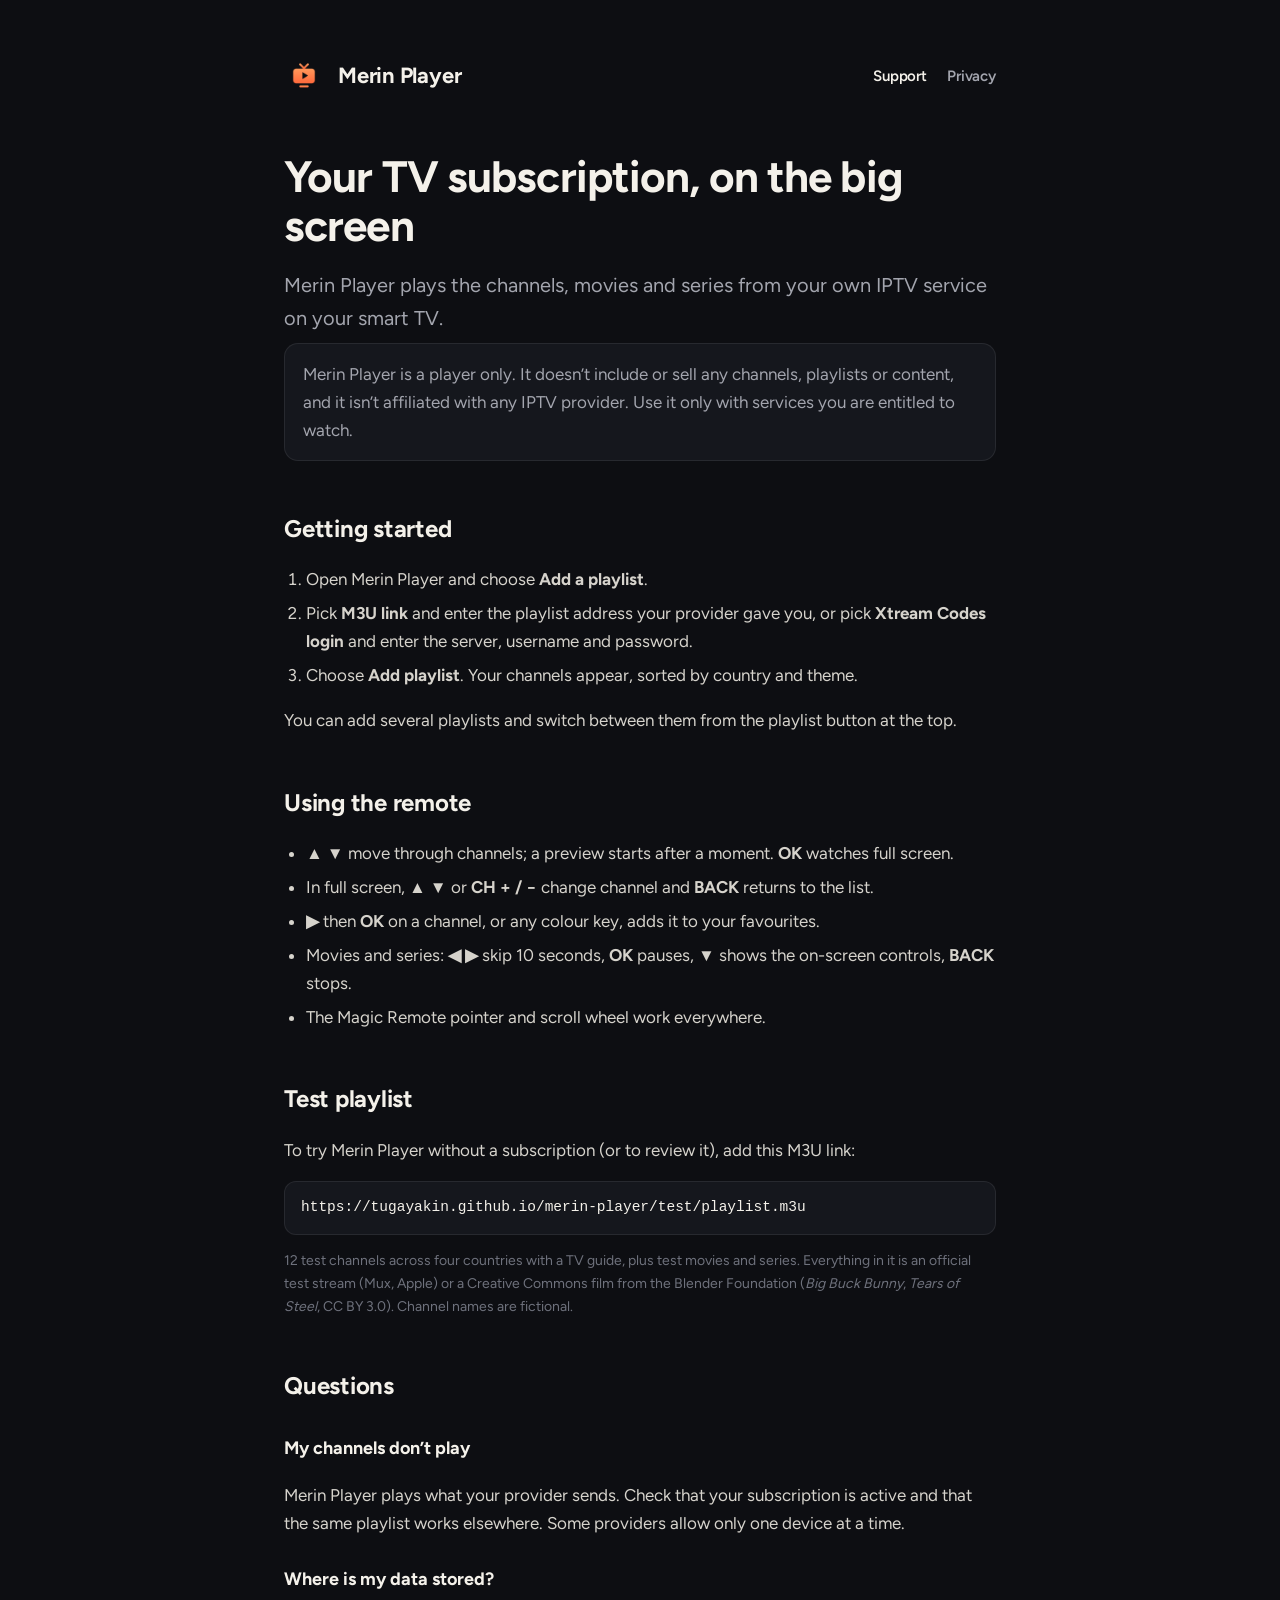
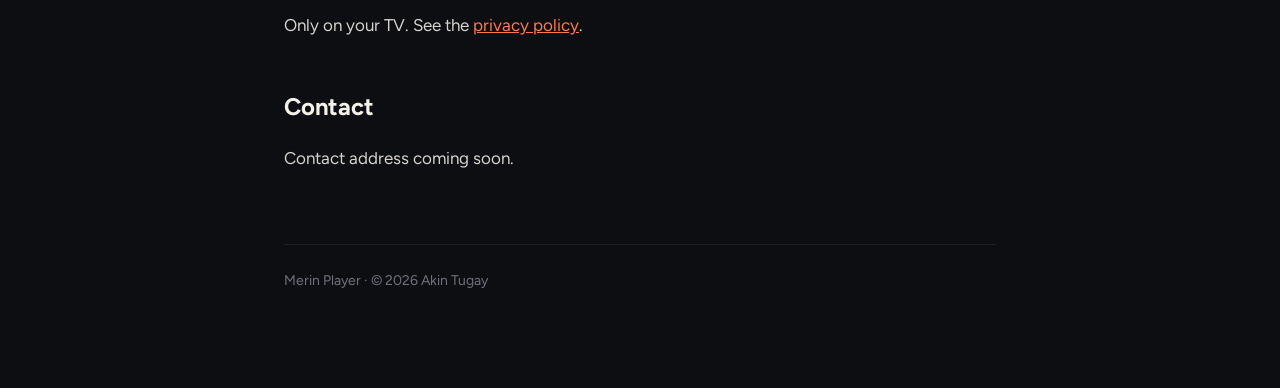
==== index.html @ 453526a9 "Merin Player site: support page, privacy policy, test playlist and guide Co-Authored-By: Claude Opus" ====
<!doctype html>
<html lang="en">
<head>
<meta charset="utf-8">
<meta name="viewport" content="width=device-width, initial-scale=1">
<title>Merin Player — support</title>
<meta name="description" content="Merin Player plays the channels, movies and series from your own IPTV service on your smart TV.">
<link rel="icon" href="icon.png">
<link rel="stylesheet" href="site.css">
</head>
<body>
<main>
  <header class="top">
    <img src="icon.png" alt=""><a href="./">Merin Player</a>
    <nav><a href="./" aria-current="page">Support</a><a href="privacy.html">Privacy</a></nav>
  </header>

  <h1>Your TV subscription, on the big screen</h1>
  <p class="lead">Merin Player plays the channels, movies and series from your own IPTV service on your smart TV.</p>

  <div class="note">Merin Player is a player only. It doesn’t include or sell any channels, playlists or content, and it isn’t affiliated with any IPTV provider. Use it only with services you are entitled to watch.</div>

  <h2>Getting started</h2>
  <ol>
    <li>Open Merin Player and choose <b>Add a playlist</b>.</li>
    <li>Pick <b>M3U link</b> and enter the playlist address your provider gave you, or pick <b>Xtream Codes login</b> and enter the server, username and password.</li>
    <li>Choose <b>Add playlist</b>. Your channels appear, sorted by country and theme.</li>
  </ol>
  <p>You can add several playlists and switch between them from the playlist button at the top.</p>

  <h2>Using the remote</h2>
  <ul>
    <li><b>▲ ▼</b> move through channels; a preview starts after a moment. <b>OK</b> watches full screen.</li>
    <li>In full screen, <b>▲ ▼</b> or <b>CH + / −</b> change channel and <b>BACK</b> returns to the list.</li>
    <li><b>▶</b> then <b>OK</b> on a channel, or any colour key, adds it to your favourites.</li>
    <li>Movies and series: <b>◀ ▶</b> skip 10 seconds, <b>OK</b> pauses, <b>▼</b> shows the on-screen controls, <b>BACK</b> stops.</li>
    <li>The Magic Remote pointer and scroll wheel work everywhere.</li>
  </ul>

  <h2>Test playlist</h2>
  <p>To try Merin Player without a subscription (or to review it), add this M3U link:</p>
  <span class="url">https://tugayakin.github.io/merin-player/test/playlist.m3u</span>
  <p class="muted">12 test channels across four countries with a TV guide, plus test movies and series. Everything in it is an official test stream (Mux, Apple) or a Creative Commons film from the Blender Foundation (<i>Big Buck Bunny</i>, <i>Tears of Steel</i>, CC BY 3.0). Channel names are fictional.</p>

  <h2>Questions</h2>
  <h3>My channels don’t play</h3>
  <p>Merin Player plays what your provider sends. Check that your subscription is active and that the same playlist works elsewhere. Some providers allow only one device at a time.</p>
  <h3>Where is my data stored?</h3>
  <p>Only on your TV. See the <a href="privacy.html">privacy policy</a>.</p>

  <h2>Contact</h2>
  <p id="contact">Contact address coming soon.</p>

  <footer>Merin Player · © 2026 Akin Tugay</footer>
</main>
</body>
</html>
---- site.css ----
@font-face { font-family: Figtree; font-weight: 400; src: url(fonts/figtree-latin-400-normal.woff2) format("woff2"); }
@font-face { font-family: Figtree; font-weight: 400; src: url(fonts/figtree-latin-ext-400-normal.woff2) format("woff2"); unicode-range: U+0100-024F; }
@font-face { font-family: Figtree; font-weight: 600; src: url(fonts/figtree-latin-600-normal.woff2) format("woff2"); }
@font-face { font-family: Figtree; font-weight: 700; src: url(fonts/figtree-latin-700-normal.woff2) format("woff2"); }
:root { --bg: #0d0e12; --panel: #15171d; --line: rgba(255,255,255,.08); --text: #f4f1ea; --muted: #a3a5ae; --dim: #6e717c; --accent: #ff7a45; }
* { box-sizing: border-box; }
html { background: var(--bg); }
body { margin: 0; background: var(--bg); color: var(--text); font: 17px/1.65 Figtree, -apple-system, "Segoe UI", Roboto, sans-serif; -webkit-font-smoothing: antialiased; }
main { max-width: 760px; margin: 0 auto; padding: 56px 24px 96px; }
header.top { display: flex; align-items: center; gap: 14px; margin-bottom: 56px; }
header.top img { width: 40px; height: 40px; border-radius: 10px; }
header.top a { color: var(--text); text-decoration: none; font-weight: 700; font-size: 22px; letter-spacing: -0.01em; }
header.top nav { margin-left: auto; display: flex; gap: 20px; font-size: 15px; }
header.top nav a { color: var(--muted); font-weight: 600; font-size: 15px; }
header.top nav a:hover, header.top nav a[aria-current] { color: var(--text); }
h1 { font-size: 44px; line-height: 1.12; letter-spacing: -0.02em; margin: 0 0 18px; }
h2 { font-size: 24px; letter-spacing: -0.01em; margin: 48px 0 12px; }
h3 { font-size: 18px; margin: 28px 0 6px; }
p, li { color: #d6d3cc; }
.lead { font-size: 20px; color: var(--muted); margin: 0 0 8px; }
a { color: var(--accent); }
ol, ul { padding-left: 22px; }
li { margin: 6px 0; }
code, .url { font-family: ui-monospace, SFMono-Regular, Menlo, monospace; font-size: 14.5px; }
.url { display: block; padding: 14px 16px; margin: 10px 0 4px; background: var(--panel); border: 1px solid var(--line); border-radius: 12px; color: var(--text); word-break: break-all; }
.note { padding: 16px 18px; border-radius: 14px; background: var(--panel); border: 1px solid var(--line); color: var(--muted); }
.muted { color: var(--dim); font-size: 14px; }
footer { margin-top: 72px; padding-top: 24px; border-top: 1px solid var(--line); color: var(--dim); font-size: 14px; }
@media (max-width: 560px) { h1 { font-size: 34px; } header.top nav { gap: 14px; } main { padding-top: 32px; } }
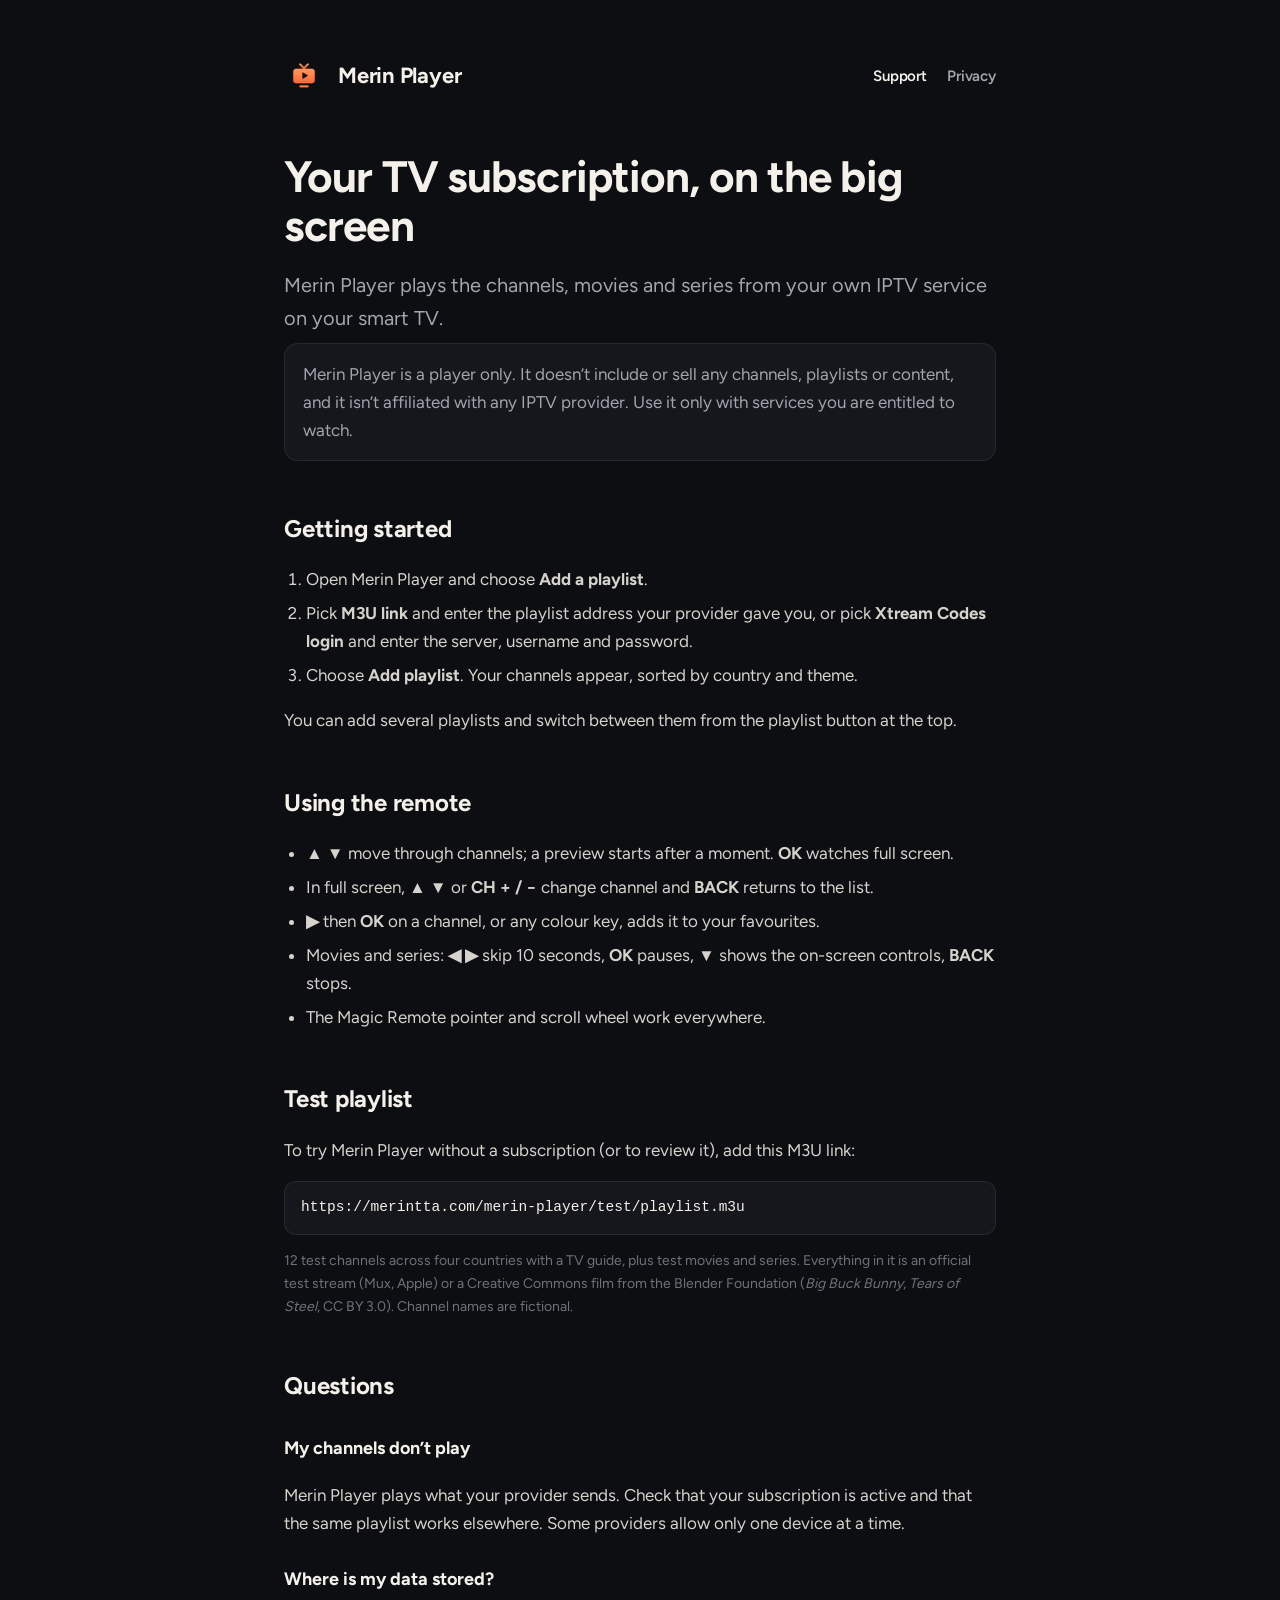
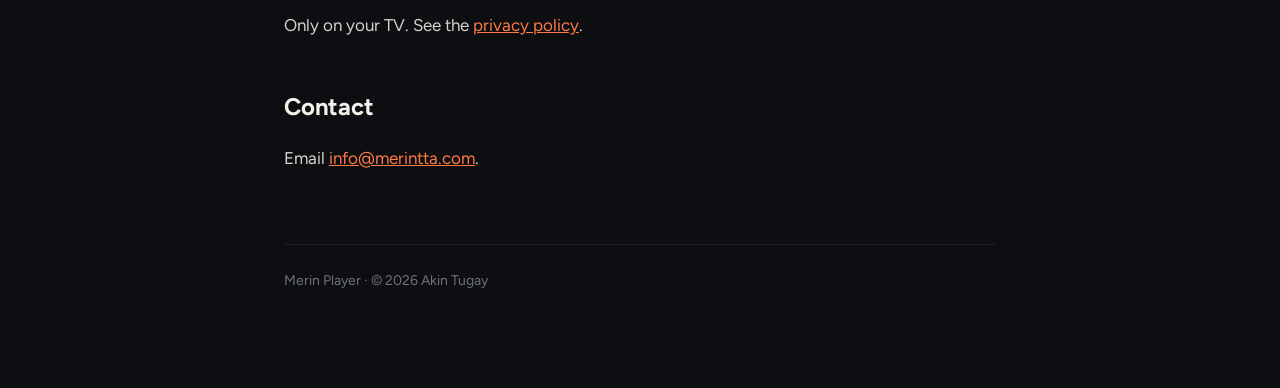
==== commit 830022a0: "Move the site to merintta.com/merin-player (Hostinger): PHP guide, clean URLs, deploy script, contac" ====
--- a/index.html
+++ b/index.html
@@ -12,7 +12,7 @@
 <main>
   <header class="top">
     <img src="icon.png" alt=""><a href="./">Merin Player</a>
-    <nav><a href="./" aria-current="page">Support</a><a href="privacy.html">Privacy</a></nav>
+    <nav><a href="./" aria-current="page">Support</a><a href="privacy">Privacy</a></nav>
   </header>
 
   <h1>Your TV subscription, on the big screen</h1>
@@ -39,17 +39,17 @@
 
   <h2>Test playlist</h2>
   <p>To try Merin Player without a subscription (or to review it), add this M3U link:</p>
-  <span class="url">https://tugayakin.github.io/merin-player/test/playlist.m3u</span>
+  <span class="url">https://merintta.com/merin-player/test/playlist.m3u</span>
   <p class="muted">12 test channels across four countries with a TV guide, plus test movies and series. Everything in it is an official test stream (Mux, Apple) or a Creative Commons film from the Blender Foundation (<i>Big Buck Bunny</i>, <i>Tears of Steel</i>, CC BY 3.0). Channel names are fictional.</p>
 
   <h2>Questions</h2>
   <h3>My channels don’t play</h3>
   <p>Merin Player plays what your provider sends. Check that your subscription is active and that the same playlist works elsewhere. Some providers allow only one device at a time.</p>
   <h3>Where is my data stored?</h3>
-  <p>Only on your TV. See the <a href="privacy.html">privacy policy</a>.</p>
+  <p>Only on your TV. See the <a href="privacy">privacy policy</a>.</p>
 
   <h2>Contact</h2>
-  <p id="contact">Contact address coming soon.</p>
+  <p id="contact">Email <a href="mailto:info@merintta.com">info@merintta.com</a>.</p>
 
   <footer>Merin Player · © 2026 Akin Tugay</footer>
 </main>
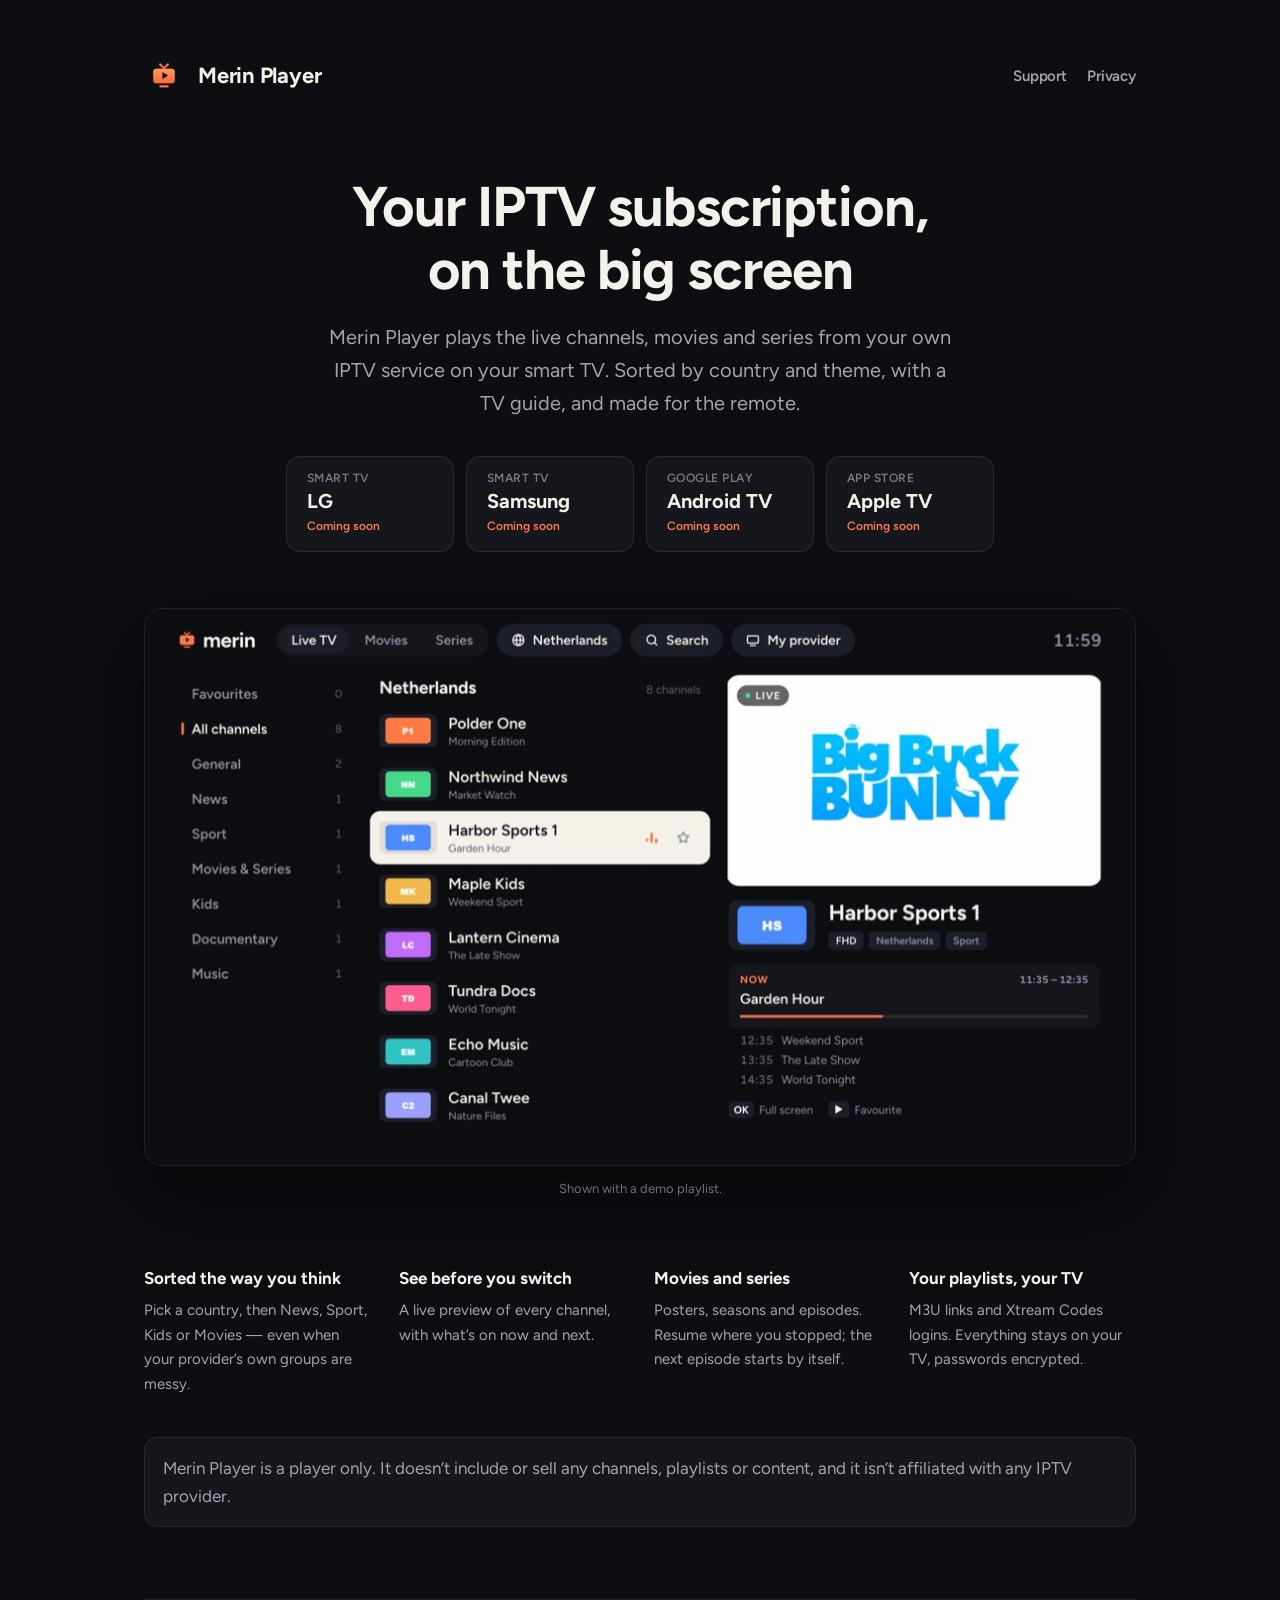
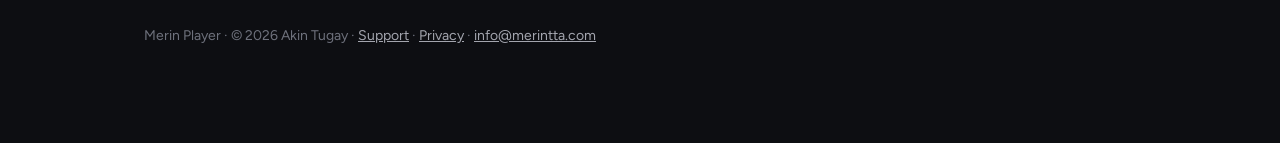
==== commit f8591705: "Product page at /merin-player/ (download buttons coming soon), support moved to /support Co-Authored" ====
--- a/index.html
+++ b/index.html
@@ -3,55 +3,50 @@
 <head>
 <meta charset="utf-8">
 <meta name="viewport" content="width=device-width, initial-scale=1">
-<title>Merin Player — support</title>
-<meta name="description" content="Merin Player plays the channels, movies and series from your own IPTV service on your smart TV.">
+<title>Merin Player — your IPTV subscription on the big screen</title>
+<meta name="description" content="Merin Player plays the live channels, movies and series from your own IPTV subscription on your smart TV, sorted by country and theme, with a TV guide.">
+<meta property="og:title" content="Merin Player">
+<meta property="og:description" content="Your IPTV subscription on the big screen: live TV, movies and series, sorted by country and theme.">
+<meta property="og:image" content="https://merintta.com/merin-player/img/02-live-tv.jpg">
 <link rel="icon" href="icon.png">
 <link rel="stylesheet" href="site.css">
 </head>
-<body>
-<main>
+<body class="home">
+<main class="wide">
   <header class="top">
     <img src="icon.png" alt=""><a href="./">Merin Player</a>
-    <nav><a href="./" aria-current="page">Support</a><a href="privacy">Privacy</a></nav>
+    <nav><a href="support">Support</a><a href="privacy">Privacy</a></nav>
   </header>
 
-  <h1>Your TV subscription, on the big screen</h1>
-  <p class="lead">Merin Player plays the channels, movies and series from your own IPTV service on your smart TV.</p>
+  <section class="hero">
+    <h1>Your IPTV subscription, <br>on the big screen</h1>
+    <p class="lead">Merin Player plays the live channels, movies and series from your own IPTV service on your smart TV. Sorted by country and theme, with a TV guide, and made for the remote.</p>
 
-  <div class="note">Merin Player is a player only. It doesn’t include or sell any channels, playlists or content, and it isn’t affiliated with any IPTV provider. Use it only with services you are entitled to watch.</div>
+    <!-- Download links: replace href="#" and remove the "soon" class when a store link is ready -->
+    <div class="stores">
+      <a class="store soon" href="#" data-store="lg"><span class="s-small">Smart TV</span><span class="s-name">LG</span><span class="s-badge">Coming soon</span></a>
+      <a class="store soon" href="#" data-store="samsung"><span class="s-small">Smart TV</span><span class="s-name">Samsung</span><span class="s-badge">Coming soon</span></a>
+      <a class="store soon" href="#" data-store="android"><span class="s-small">Google Play</span><span class="s-name">Android TV</span><span class="s-badge">Coming soon</span></a>
+      <a class="store soon" href="#" data-store="apple"><span class="s-small">App Store</span><span class="s-name">Apple TV</span><span class="s-badge">Coming soon</span></a>
+    </div>
+  </section>
 
-  <h2>Getting started</h2>
-  <ol>
-    <li>Open Merin Player and choose <b>Add a playlist</b>.</li>
-    <li>Pick <b>M3U link</b> and enter the playlist address your provider gave you, or pick <b>Xtream Codes login</b> and enter the server, username and password.</li>
-    <li>Choose <b>Add playlist</b>. Your channels appear, sorted by country and theme.</li>
-  </ol>
-  <p>You can add several playlists and switch between them from the playlist button at the top.</p>
+  <figure class="shot">
+    <img src="img/02-live-tv.jpg" srcset="img/02-live-tv-1000.jpg 1000w, img/02-live-tv.jpg 1920w" sizes="(max-width: 1000px) 100vw, 1000px"
+      width="1920" height="1080" alt="Merin Player showing live TV channels for the Netherlands, with a live preview and the TV guide">
+    <figcaption>Shown with a demo playlist.</figcaption>
+  </figure>
 
-  <h2>Using the remote</h2>
-  <ul>
-    <li><b>▲ ▼</b> move through channels; a preview starts after a moment. <b>OK</b> watches full screen.</li>
-    <li>In full screen, <b>▲ ▼</b> or <b>CH + / −</b> change channel and <b>BACK</b> returns to the list.</li>
-    <li><b>▶</b> then <b>OK</b> on a channel, or any colour key, adds it to your favourites.</li>
-    <li>Movies and series: <b>◀ ▶</b> skip 10 seconds, <b>OK</b> pauses, <b>▼</b> shows the on-screen controls, <b>BACK</b> stops.</li>
-    <li>The Magic Remote pointer and scroll wheel work everywhere.</li>
-  </ul>
+  <section class="features">
+    <div><h3>Sorted the way you think</h3><p>Pick a country, then News, Sport, Kids or Movies — even when your provider’s own groups are messy.</p></div>
+    <div><h3>See before you switch</h3><p>A live preview of every channel, with what’s on now and next.</p></div>
+    <div><h3>Movies and series</h3><p>Posters, seasons and episodes. Resume where you stopped; the next episode starts by itself.</p></div>
+    <div><h3>Your playlists, your TV</h3><p>M3U links and Xtream Codes logins. Everything stays on your TV, passwords encrypted.</p></div>
+  </section>
 
-  <h2>Test playlist</h2>
-  <p>To try Merin Player without a subscription (or to review it), add this M3U link:</p>
-  <span class="url">https://merintta.com/merin-player/test/playlist.m3u</span>
-  <p class="muted">12 test channels across four countries with a TV guide, plus test movies and series. Everything in it is an official test stream (Mux, Apple) or a Creative Commons film from the Blender Foundation (<i>Big Buck Bunny</i>, <i>Tears of Steel</i>, CC BY 3.0). Channel names are fictional.</p>
+  <p class="note">Merin Player is a player only. It doesn’t include or sell any channels, playlists or content, and it isn’t affiliated with any IPTV provider.</p>
 
-  <h2>Questions</h2>
-  <h3>My channels don’t play</h3>
-  <p>Merin Player plays what your provider sends. Check that your subscription is active and that the same playlist works elsewhere. Some providers allow only one device at a time.</p>
-  <h3>Where is my data stored?</h3>
-  <p>Only on your TV. See the <a href="privacy">privacy policy</a>.</p>
-
-  <h2>Contact</h2>
-  <p id="contact">Email <a href="mailto:info@merintta.com">info@merintta.com</a>.</p>
-
-  <footer>Merin Player · © 2026 Akin Tugay</footer>
+  <footer>Merin Player · © 2026 Akin Tugay · <a href="support">Support</a> · <a href="privacy">Privacy</a> · <a href="mailto:info@merintta.com">info@merintta.com</a></footer>
 </main>
 </body>
 </html>
--- a/site.css
+++ b/site.css
@@ -27,3 +27,28 @@
 .muted { color: var(--dim); font-size: 14px; }
 footer { margin-top: 72px; padding-top: 24px; border-top: 1px solid var(--line); color: var(--dim); font-size: 14px; }
 @media (max-width: 560px) { h1 { font-size: 34px; } header.top nav { gap: 14px; } main { padding-top: 32px; } }
+
+/* ---------- product page ---------- */
+main.wide { max-width: 1040px; }
+footer a { color: var(--muted); }
+.hero { text-align: center; padding-top: 24px; }
+.hero h1 { font-size: 56px; margin-bottom: 20px; }
+.hero .lead { max-width: 640px; margin: 0 auto; }
+.stores { display: flex; flex-wrap: wrap; justify-content: center; gap: 12px; margin: 36px 0 8px; }
+.store { position: relative; min-width: 168px; padding: 12px 20px 14px; border-radius: 14px; background: var(--text); color: var(--bg); text-decoration: none;
+  display: flex; flex-direction: column; align-items: flex-start; text-align: left; transition: transform .12s ease; }
+.store:hover { transform: translateY(-2px); }
+.store .s-small { font-size: 12px; font-weight: 600; letter-spacing: .04em; text-transform: uppercase; opacity: .7; }
+.store .s-name { font-size: 20px; font-weight: 700; line-height: 1.2; }
+.store .s-badge { display: none; }
+.store.soon { background: var(--panel); color: var(--muted); border: 1px solid var(--line); cursor: default; pointer-events: none; }
+.store.soon .s-name { color: var(--text); }
+.store.soon .s-badge { display: block; margin-top: 4px; font-size: 12px; font-weight: 600; color: var(--accent); }
+.shot { margin: 56px 0 0; }
+.shot img { display: block; width: 100%; height: auto; border-radius: 18px; border: 1px solid var(--line); box-shadow: 0 30px 80px rgba(0,0,0,.55); }
+.shot figcaption { margin-top: 12px; text-align: center; color: var(--dim); font-size: 13px; }
+.features { display: grid; grid-template-columns: repeat(4, 1fr); gap: 28px; margin: 64px 0 40px; }
+.features h3 { margin: 0 0 6px; font-size: 17px; }
+.features p { margin: 0; font-size: 15px; color: var(--muted); }
+@media (max-width: 860px) { .features { grid-template-columns: 1fr 1fr; } }
+@media (max-width: 560px) { .hero h1 { font-size: 36px; } .hero h1 br { display: none; } .features { grid-template-columns: 1fr; gap: 20px; } .store { min-width: 0; flex: 1 1 40%; } }
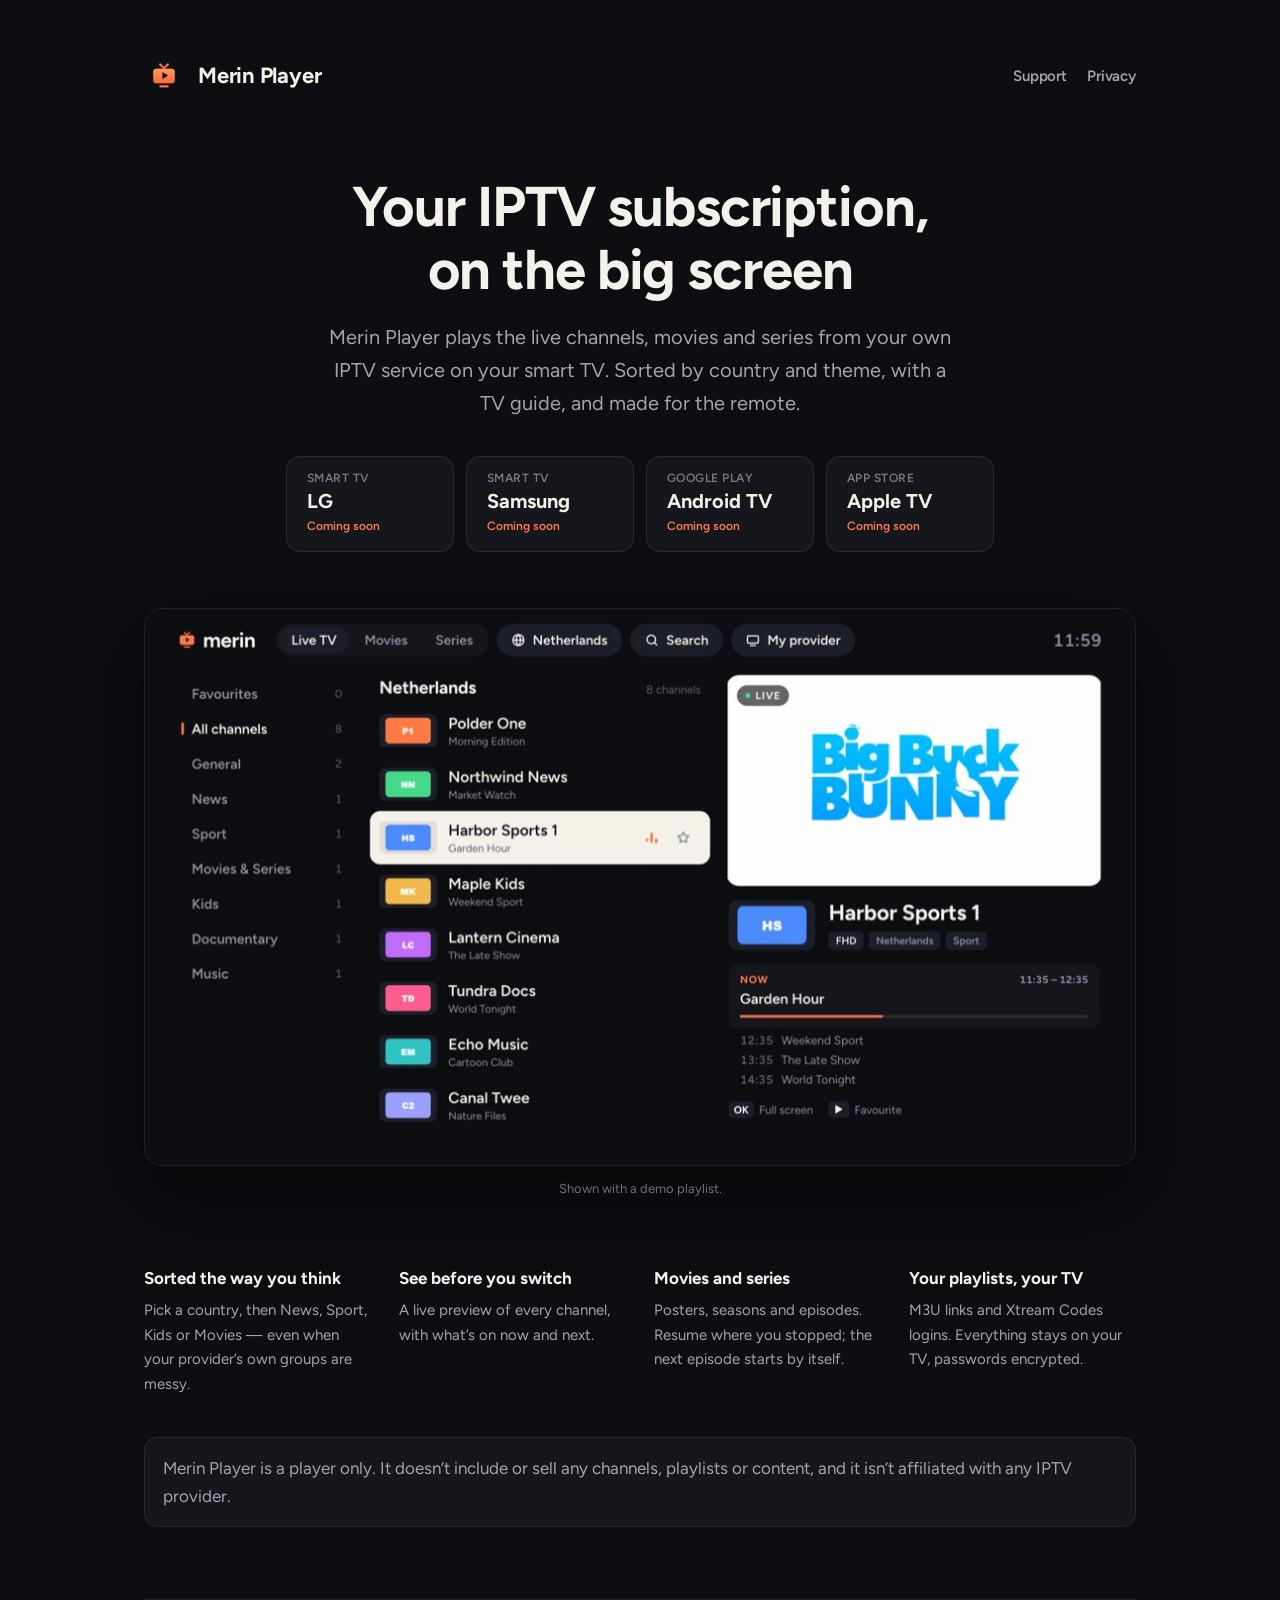
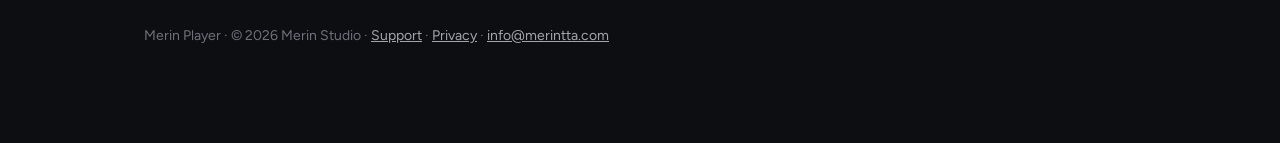
==== commit b2cc0361: "Footer: © Merin Studio Co-Authored-By: Claude Opus 5.5 <noreply@anthropic.com>" ====
--- a/index.html
+++ b/index.html
@@ -46,7 +46,7 @@
 
   <p class="note">Merin Player is a player only. It doesn’t include or sell any channels, playlists or content, and it isn’t affiliated with any IPTV provider.</p>
 
-  <footer>Merin Player · © 2026 Akin Tugay · <a href="support">Support</a> · <a href="privacy">Privacy</a> · <a href="mailto:info@merintta.com">info@merintta.com</a></footer>
+  <footer>Merin Player · © 2026 Merin Studio · <a href="support">Support</a> · <a href="privacy">Privacy</a> · <a href="mailto:info@merintta.com">info@merintta.com</a></footer>
 </main>
 </body>
 </html>
